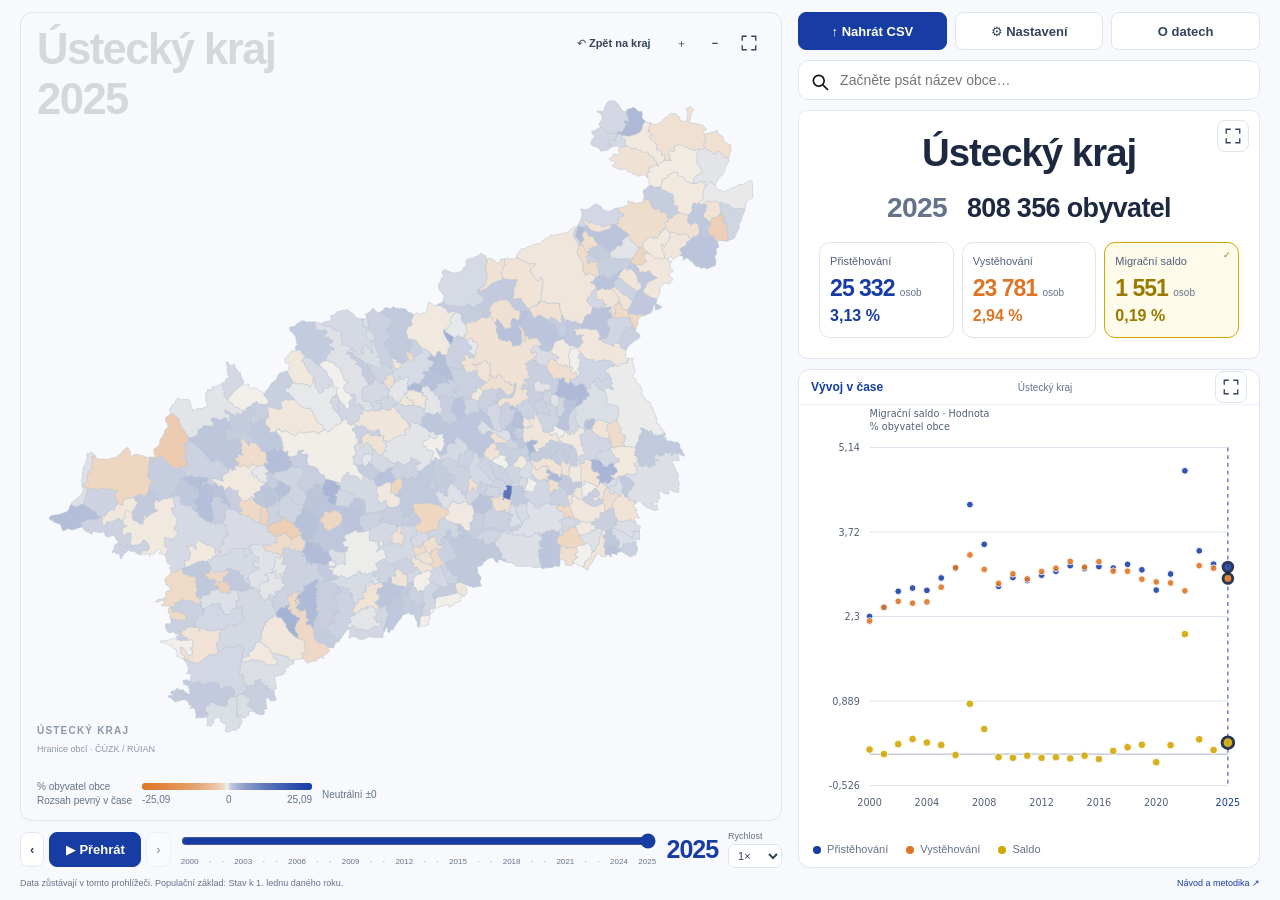
==== index.html @ 0b8e0c9c "Match municipality and year watermark font sizes" ====
<!doctype html>
<html lang="cs"><head><meta charset="utf-8"><meta name="viewport" content="width=device-width,initial-scale=1"><meta name="theme-color" content="#173DA5"><title>Migrační radar · Ústecký kraj</title><link rel="stylesheet" href="radar.css?v=watermark-type-3"><link rel="icon" href="data:,"></head>
<body>

<main>
<div id="notice" role="status" hidden></div><div id="loading" role="status">Načítání dat a hranic obcí…</div>
<div class="radar-layout"><div class="map-column"><section class="panel map-panel" aria-label="Mapa obcí">
<div class="panel-heading"><div class="map-watermark"><span id="map-territory" class="map-territory">Ústecký kraj</span><output id="map-year" class="map-year" for="year" aria-label="Rok mapy">2025</output></div><div class="map-actions"><button id="back-region">↶ Zpět na kraj</button><button id="zoom-in" aria-label="Přiblížit mapu">＋</button><button id="zoom-out" aria-label="Oddálit mapu">−</button></div></div>
<div class="map-stage"><svg id="map" role="group" aria-label="Interaktivní mapa obcí Ústeckého kraje"></svg><div class="map-caption" aria-hidden="true">ÚSTECKÝ KRAJ<br><span>Hranice obcí · ČÚZK / RÚIAN</span></div></div>
<div class="legend-row"><div id="color-legend" class="color-legend"></div></div>
</section>
<section class="timeline" aria-label="Časová osa"><div class="play-controls"><button id="previous" aria-label="Předchozí rok">‹</button><button id="play" class="primary" aria-label="Přehrát časovou osu">▶ Přehrát</button><button id="next" aria-label="Následující rok">›</button></div><div class="year-slider"><label class="sr-only" for="year">Koncový rok B</label><input id="year" type="range" step="1" min="2000" max="2025" value="2025"><div id="year-ticks" class="year-ticks"></div></div><output id="year-label" for="year">—</output><label class="speed-label">Rychlost<select id="speed"><option value="0.5">0,5×</option><option value="1" selected>1×</option><option value="2">2×</option><option value="4">4×</option></select></label></section>
<div id="comparison-bar" class="comparison-bar" hidden><strong>Rozdíl: B minus A</strong><label>Výchozí rok A <select id="base-year"></select></label><span>→</span><label>Koncový rok B <select id="end-year"></select></label><span id="comparison-windows"></span></div>
</div><aside class="side-column" aria-label="Výběr, informace a vývoj obce"><nav class="workspace-actions" aria-label="Nástroje"><button id="import-open" class="primary">↑ Nahrát CSV</button><button id="settings-open" aria-haspopup="dialog">⚙ Nastavení</button><button id="data-open" aria-haspopup="dialog">O datech</button></nav><div class="search map-search"><label class="sr-only" for="town-search">Vyhledat obec</label><svg class="search-icon" viewBox="0 0 24 24" aria-hidden="true"><circle cx="10.5" cy="10.5" r="6.5"></circle><path d="m16 16 5 5"></path></svg><input id="town-search" type="search" placeholder="Začněte psát název obce…" autocomplete="off" aria-controls="search-results"><div id="search-results" class="search-results" hidden></div></div><section class="map-detail overview-panel" id="map-detail" aria-label="Přehled území"><div class="overview-heading"><h1 id="territory-title">Ústecký kraj</h1></div><div class="overview-facts"><span class="eyebrow" id="detail-label"></span><div id="map-population"></div></div><section id="cards" class="cards" aria-label="Příchody, odchody a saldo: počty a podíly obyvatel"></section></section><section class="panel chart-panel" aria-labelledby="time-title"><div class="chart-heading"><h2 id="time-title">Vývoj v čase</h2><span id="chart-territory"></span></div><div id="time-panel"><svg id="time-chart" role="group" aria-label="Bodový časový graf bez spojnic"></svg></div><p id="chart-note" class="chart-note"></p></section>
</aside></div>
<footer><span>Data zůstávají v tomto prohlížeči. <span id="population-note"></span></span><a href="RADAR_README.md">Návod a metodika ↗</a></footer>
</main>
<dialog id="settings-dialog" class="drawer" aria-labelledby="settings-title"><div class="modal-heading"><div><span class="eyebrow">ANALYTICKÉ NASTAVENÍ</span><h2 id="settings-title">Váš pohled na data</h2></div><button data-close="settings-dialog" aria-label="Zavřít nastavení">×</button></div><div class="field"><label for="metric">Metrika</label><select id="metric"><option value="balance">Migrační saldo</option><option value="incoming">Přistěhovalí</option><option value="outgoing">Vystěhovalí</option></select></div><div class="field"><label for="unit">Jednotka mapy a časového grafu</label><select id="unit"><option value="absolute">Absolutní počet</option><option value="rate">Migrace / populace obce (%)</option><option value="share">Podíl na pohybech obcí kraje (%)</option><option value="contribution">Migrace / populace kraje (%)</option><option value="deviation">Odchylka od kraje (procentní body)</option></select></div><div class="field"><label for="mode">Co zobrazit</label><select id="mode"><option value="value">Hodnota</option><option value="yoy">Meziroční změna</option><option value="difference">Rozdíl roků · B minus A</option></select></div><div class="field"><label for="shrinkage">Vyhlazení ke kraji (shrinkage)</label><div class="shrinkage-control"><input id="shrinkage" type="range" min="0" max="5000" step="10" value="500" aria-describedby="shrinkage-help"><input id="shrinkage-number" type="number" min="0" max="5000" step="10" value="500" aria-label="Konstanta shrinkage K" aria-describedby="shrinkage-help"></div><small id="shrinkage-help">Konstanta K v obyvatelích · 0 = bez vyhlazení. Vyšší hodnota více přitahuje malé obce ke krajské míře.</small><small>w = P / (P + K); r* = w × r + (1 − w) × R. Výchozí K = 500. Platí pro populační podíly a odchylku; absolutní počty a podíl na pohybech zůstávají původní.</small></div><div class="field"><label for="window">Časové seskupení (volitelné)</label><select id="window"><option value="1">Jednotlivé roky</option><option value="3">Poslední 3 roky</option><option value="5">Posledních 5 let</option></select><small>Úplná okna končící zvoleným rokem. Původní roční počty v kartách se nemění.</small></div><hr><h3>Barvy mapy</h3><div class="field"><label for="neutral">Neutrální pásmo <span id="neutral-unit"></span></label><input id="neutral" type="number" min="0" step="any" value="0"><small>Není testem statistické významnosti.</small></div><div class="field"><label for="contrast">Kontrast malých rozdílů</label><select id="contrast"><option value="1">Standardní · lineární</option><option value="2">Zvýšený</option><option value="4">Výrazný</option></select><small>Mění pouze intenzitu barev. Hodnoty a polohy bodů zůstávají stejné.</small></div><p class="method-note">Rozsah barev je pevný přes celé období. Přistěhování je modré, vystěhování oranžové. U salda je zisk modrý a úbytek oranžový. Chybějící údaje jsou šrafované.</p><button id="reset-settings">Obnovit výchozí nastavení</button></dialog>
<dialog id="data-dialog" class="modal" aria-labelledby="data-title"><div class="modal-heading"><h2 id="data-title">Data a metodika</h2><button data-close="data-dialog" aria-label="Zavřít informace o datech">×</button></div><div id="data-content"></div></dialog>
<script type="module" src="radar.mjs?v=map-focus-1"></script></body></html>
---- radar.css ----
:root{font-family:Inter,-apple-system,BlinkMacSystemFont,"Segoe UI",sans-serif;color:#1d2940;background:#f7f9fc;font-synthesis:none;--blue:#173da5;--muted:#65738a;--border:#dfe5ee}*{box-sizing:border-box}body{margin:0}button,input,select{font:inherit}button,a,input,select{-webkit-tap-highlight-color:transparent}button{cursor:pointer;border:1px solid var(--border);background:#fff;color:#35445d;padding:9px 13px;border-radius:8px;font-size:13px;font-weight:600}button:hover{background:#eff3fb;border-color:#aebfdf}button:disabled{opacity:.45;cursor:default}button:focus-visible,a:focus-visible,input:focus-visible,select:focus-visible,[tabindex]:focus-visible{outline:3px solid #a2b9f5;outline-offset:3px}.primary{background:var(--blue);border-color:var(--blue);color:#fff}.primary:hover{background:#224dbd;color:#fff}a{color:var(--blue);text-decoration:none}a:hover{text-decoration:underline}.topbar{display:flex;align-items:center;gap:28px;padding:16px max(24px,calc((100vw - 1280px)/2));background:#fff;border-bottom:1px solid var(--border);min-height:77px}.brand{display:flex;align-items:center;gap:10px;color:#1b2d56;white-space:nowrap}.brand:hover{text-decoration:none}.brand strong{font-size:20px;letter-spacing:-.6px}.brand small{display:block;font-size:9px;letter-spacing:2px;color:var(--muted);margin-top:4px}.brand-mark{display:grid;place-items:center;background:var(--blue);color:white;border-radius:10px;width:40px;height:40px;font-size:27px}.search{position:relative;max-width:360px;flex:1;margin-left:auto}.search input{width:100%;border:1px solid var(--border);background:#f7f9fc;border-radius:8px;padding:11px 13px;font-size:13px}.search-results{position:absolute;top:45px;background:white;width:100%;z-index:20;border:1px solid var(--border);padding:5px;border-radius:9px;box-shadow:0 10px 35px #1d294022;max-height:320px;overflow:auto}.search-results button{display:block;width:100%;text-align:left;border:0}.search-results small{color:var(--muted);float:right}nav{display:flex;gap:8px;white-space:nowrap}main{max-width:1328px;margin:0 auto;padding:22px 24px 10px}.workspace-title{display:flex;justify-content:space-between;align-items:center;margin-bottom:18px;gap:20px}.eyebrow{font-size:9px;font-weight:750;letter-spacing:1.8px;color:#748199}h1{font-size:27px;letter-spacing:-.7px;margin:5px 0 0}h2{font-size:15px;margin:0;font-weight:650}h3{font-size:15px}p{line-height:1.55}.dataset-status{font-size:11px;color:var(--muted);display:flex;align-items:center;gap:7px}.status-dot{width:6px;height:6px;background:#29917b;border-radius:50%}.cards{display:grid;grid-template-columns:repeat(3,minmax(0,1fr));gap:14px;margin-bottom:16px}.metric-card{text-align:left;position:relative;border-radius:11px;padding:15px 19px;background:#fff;border:1px solid var(--border);box-shadow:0 2px 3px #25375a03;font-weight:400}.metric-card.active{border:1.5px solid var(--blue);background:#f5f8ff;padding:14.5px 18.5px}.metric-card.active:after{content:'✓';position:absolute;top:13px;right:15px;color:var(--blue)}.card-label{display:block;font-size:12px;color:#52617a}.metric-card strong{display:block;font-size:29px;letter-spacing:-1px;font-weight:650;margin:8px 0 5px;color:#173052}.metric-card.active strong{color:var(--blue)}.metric-card small{font-size:10px;color:var(--muted);display:block}.card-coverage{color:#a35a23!important;margin-top:4px}.panel{background:white;border:1px solid var(--border);border-radius:12px;overflow:hidden;box-shadow:0 3px 12px #1d294003}.panel-heading{padding:16px 20px 0;display:flex;justify-content:space-between;align-items:start;gap:15px}.panel-heading p{font-size:11px;color:var(--muted);margin:6px 0 0}.map-actions{display:flex;gap:5px}.map-actions button{font-size:11px;padding:7px 9px}.map-stage{position:relative;height:310px}.map-stage svg{display:block;width:100%;height:100%;overflow:hidden;touch-action:none}.municipality{transition:fill .12s}.map-caption{position:absolute;bottom:13px;left:20px;font-size:9px;letter-spacing:1.2px;font-weight:650;color:#8d98aa;pointer-events:none;line-height:1.8}.map-caption span{font-size:9px;font-weight:400;letter-spacing:0}.map-detail{position:absolute;right:20px;top:26px;max-width:224px;min-width:190px;padding:13px 14px;background:#ffffffee;border:1px solid #e3e8f1;border-radius:9px;box-shadow:0 4px 18px #21365905;pointer-events:none}.map-detail strong{display:block;font-size:17px;margin:6px 0}.map-detail>span:not(.eyebrow){font-size:13px;color:var(--blue);font-weight:650}.map-detail small{display:block;color:var(--muted);font-size:10px;line-height:1.5;margin:8px 0}.map-detail button{font-size:10px;padding:6px 7px;pointer-events:auto;width:100%}.legend-row{border-top:1px solid #eef1f6;padding:10px 20px;display:flex;align-items:center;gap:20px;font-size:10px;color:var(--muted);flex-wrap:wrap}.color-legend{display:flex;align-items:center;gap:10px}.legend-scale{min-width:225px}.legend-gradient{height:7px;border-radius:3px}.legend-labels{display:flex;justify-content:space-between;margin-top:4px;font-variant-numeric:tabular-nums}.legend-unit{max-width:185px;line-height:1.4}.missing-key{display:flex;align-items:center;gap:6px;white-space:nowrap}.missing-key i{width:14px;height:14px;border:1px solid #bcc5d3;background:repeating-linear-gradient(45deg,#e9edf3,#e9edf3 3px,#aeb9c9 3px,#aeb9c9 4px)}#map-coverage{margin-left:auto;font-size:10px}.timeline{display:flex;align-items:center;gap:18px;padding:17px 0 13px}.play-controls{display:flex;gap:5px}.play-controls button{min-height:35px}.play-controls #play{min-width:108px}.year-slider{flex:1;min-width:100px}.year-slider input{width:100%;accent-color:var(--blue);margin:0}.year-ticks{display:flex;justify-content:space-between;margin-top:4px;font-size:9px;color:var(--muted)}.year-ticks .gap{color:#ab5b28;text-decoration:line-through}#year-label{font-size:25px;font-weight:650;letter-spacing:-1px;color:var(--blue)}.speed-label{display:flex;flex-direction:column;font-size:9px;gap:3px;color:var(--muted)}select,input[type=number]{border:1px solid var(--border);border-radius:7px;padding:8px;background:#fff;color:#34435b}#speed{font-size:11px;padding:4px 5px}.chart-heading{display:flex;justify-content:space-between;align-items:center;padding:0 20px;border-bottom:1px solid #eef1f6}.tabs{display:flex;gap:24px}.tabs button{border:0;border-radius:0;padding:14px 0;background:transparent;color:var(--muted);font-size:12px;border-bottom:2px solid transparent}.tabs button[aria-selected=true]{color:var(--blue);border-bottom-color:var(--blue)}#chart-territory{font-size:11px;color:var(--muted)}#time-chart{width:100%;height:245px;display:block}#scatter-chart{width:100%;height:380px;display:block}.chart-note{font-size:10px;color:var(--muted);padding:0 20px 13px;margin:0;line-height:1.6}.comparison-bar{display:flex;align-items:center;flex-wrap:wrap;gap:15px;padding:12px 16px;background:#edf2ff;border:1px solid #d8e2fb;border-radius:9px;margin-bottom:14px;font-size:12px;color:var(--blue)}.comparison-bar label{display:flex;align-items:center;gap:6px}.comparison-bar select{padding:4px;font-size:12px}#comparison-windows{font-size:10px}footer{display:flex;gap:18px;padding:16px 0;font-size:9px;color:var(--muted);line-height:1.7}footer>span{margin-right:auto;max-width:70%}[hidden]{display:none!important}.sr-only{position:absolute;width:1px;height:1px;padding:0;margin:-1px;overflow:hidden;clip:rect(0,0,0,0);border:0}#notice{padding:10px 14px;margin-bottom:12px;background:#fff8e9;border:1px solid #eddbb1;border-radius:8px;font-size:12px;color:#6e5327}#loading{padding:20px;color:var(--muted)}dialog{border:1px solid var(--border);color:#24324b;padding:24px;border-radius:14px;box-shadow:0 15px 70px #15254333}dialog::backdrop{background:#14213b55;backdrop-filter:blur(2px)}.modal{width:min(760px,calc(100vw - 32px));max-height:88vh;overflow:auto}.modal-heading{display:flex;align-items:center;justify-content:space-between;gap:20px;margin-bottom:20px}.modal-heading h2{font-size:20px}.modal-heading button{font-size:21px;line-height:1;padding:5px 10px}.drawer{position:fixed;inset:0 0 0 auto;margin:0;height:100dvh;max-height:100dvh;width:370px;max-width:94vw;border-radius:0;border-right:0;padding:25px;overflow-y:auto}.drawer h2{margin-top:8px;font-size:21px}.field{display:flex;flex-direction:column;gap:7px;margin:20px 0}.field label{font-size:12px;font-weight:650}.field select,.field input{width:100%;font-size:12px;padding:10px}.field small,.method-note{font-size:11px;color:var(--muted);line-height:1.6}.method-note{background:#f5f7fb;padding:12px;border-radius:8px}hr{border:0;border-top:1px solid var(--border);margin:24px 0}table{width:100%;border-collapse:collapse;font-size:12px;margin:14px 0}th,td{padding:9px 7px;border-bottom:1px solid var(--border);text-align:right}th:first-child,td:first-child{text-align:left}th{color:var(--muted);font-size:11px}dialog p,dialog li{font-size:12px;line-height:1.65}dialog ul{padding-left:20px}.result-box{padding:18px;background:#f1f5ff;border:1px solid #d4dff7;border-radius:9px;margin:16px 0}.result-box strong{display:block;font-size:25px;color:var(--blue);margin-top:5px}.calc-grid{display:grid;grid-template-columns:1fr 1fr;gap:15px}.calc-grid>div{padding:13px;border:1px solid var(--border);border-radius:8px}.calc-grid h3{margin-top:0}.import-dialog{width:min(920px,calc(100vw - 32px));max-height:90vh;overflow:auto}.import-dialog label{font-size:12px}.import-dialog input,.import-dialog select{max-width:100%;padding:8px}.import-dialog select{font-size:12px}.import-dialog table{display:block;overflow-x:auto}.import-dialog .drop-zone{border:2px dashed #b5c6eb;padding:24px;text-align:center;border-radius:10px;background:#f5f8ff}.import-dialog .mapping-grid,.import-dialog .import-options{display:flex;gap:14px;flex-wrap:wrap}.import-dialog .mapping-grid label{display:flex;flex-direction:column;gap:5px;min-width:180px;margin:9px 0}.import-dialog .import-errors{color:#ae322f}.import-dialog .import-warnings{color:#8e5e21}.import-dialog .modal-actions{display:flex;justify-content:flex-end;gap:10px;margin-top:20px}
@media(min-height:850px){.map-stage{height:340px}#time-chart{height:270px}}@media(max-width:1000px){.topbar{gap:15px;padding:14px 20px}.brand strong{font-size:17px}.search{max-width:270px}nav{gap:4px}nav button{padding:9px;font-size:11px}.map-detail{max-width:190px;min-width:165px;right:12px}.map-stage{height:300px}.legend-row{gap:12px}.legend-unit{max-width:140px}}@media(max-width:720px){.topbar{flex-wrap:wrap;padding:13px 16px;gap:13px}.brand{margin-right:auto}.search{order:3;max-width:none;flex-basis:100%}nav button{font-size:10px;padding:8px}.brand-mark{width:32px;height:32px}.brand strong{font-size:16px}.brand small{font-size:8px}main{padding:18px 12px}.workspace-title{align-items:start}.dataset-status{max-width:145px;font-size:9px;line-height:1.6}h1{font-size:22px}.cards{gap:7px}.metric-card,.metric-card.active{padding:11px 9px}.metric-card strong{font-size:23px}.metric-card small{font-size:9px}.card-label{font-size:10px;min-height:26px;max-width:85%}.metric-card.active:after{right:6px;top:9px;font-size:10px}.panel-heading{padding:13px 12px 0;flex-direction:column;gap:8px}.panel-heading h2{font-size:12px}.panel-heading p{font-size:10px}.map-stage{height:360px}.map-detail{top:auto;bottom:8px;right:8px;width:175px;padding:8px}.map-detail strong{font-size:14px}.map-detail small{font-size:9px}.map-caption{left:12px;bottom:10px;font-size:8px}.legend-row{padding:10px 12px;gap:10px}.color-legend{width:100%}.legend-scale{min-width:180px;flex:1}.legend-unit{max-width:110px;font-size:9px}#map-coverage{margin-left:0}.timeline{gap:9px;flex-wrap:wrap}.play-controls button{padding:8px}.play-controls #play{min-width:90px;font-size:11px}#year-label{font-size:22px}.speed-label{margin-left:auto}.year-slider{order:5;flex-basis:100%}.tabs{gap:18px}.tabs button{font-size:10px}.chart-heading{padding:0 12px}.chart-heading>span{display:none}#time-chart{height:260px}#scatter-chart{height:420px}.chart-note{font-size:10px;padding:0 12px 12px}footer{flex-wrap:wrap}footer>span{max-width:100%;width:100%}.calc-grid{grid-template-columns:1fr}dialog{padding:18px}}
@media(prefers-reduced-motion:reduce){*,*:before,*:after{scroll-behavior:auto!important;transition:none!important;animation:none!important}}
/* Import CSV: labels remain readable at every viewport size. */
.import-dialog fieldset{border:1px solid var(--border);border-radius:9px;padding:14px;margin:16px 0}.import-dialog legend{font-size:12px;font-weight:650;padding:0 6px}.import-dialog .import-options>label{display:flex;flex-direction:column;gap:6px;flex:1;min-width:165px}.import-dialog .import-options>label:has(input[type=checkbox]){flex-direction:row;align-items:center}.import-dialog input:not([type=checkbox]),.import-dialog select{border:1px solid var(--border);border-radius:7px;background:white;min-width:0}.import-dialog .drop-zone label{display:flex;flex-direction:column;align-items:center;gap:12px}.import-dialog .drop-zone input{width:min(100%,380px);font-size:12px}.import-dialog .import-options br{display:none}.import-dialog .import-coverage{flex-basis:100%;margin:2px 0;color:var(--muted)}.import-dialog [data-template]{margin-top:10px}.import-dialog [data-report]{padding:12px 0;font-size:12px;line-height:1.6;overflow-wrap:anywhere}.import-dialog [data-categories] label{display:inline-flex;gap:8px;align-items:center;margin:5px 0}.import-dialog [data-preview]{margin-top:12px}.import-dialog [data-preview] table{margin:0}.import-dialog .mapping-grid label{flex:1;min-width:180px}.import-dialog .modal-heading form{margin:0}.import-dialog [data-confirm]{margin:0 6px 0 0}@media(max-width:550px){.import-dialog .mapping-grid label{min-width:100%;margin:4px 0}.import-dialog .import-options>label{min-width:100%}.import-dialog .drop-zone{padding:16px}.import-dialog [data-categories] label{display:flex;align-items:start;flex-direction:column}.import-dialog .modal-actions button{width:100%}}
/* Kompaktní pracovní plocha pro notebook; graf zůstává dosažitelný pod časem. */
@media(min-width:721px) and (max-height:850px){.topbar{min-height:60px;padding-top:10px;padding-bottom:10px}.brand-mark{width:34px;height:34px}.brand strong{font-size:18px}main{padding-top:14px}.workspace-title{margin-bottom:12px}.workspace-title h1{font-size:23px;margin-top:3px}.metric-card,.metric-card.active{padding:10px 16px}.metric-card strong{font-size:25px;margin:5px 0 3px}.metric-card small{font-size:9px}.cards{margin-bottom:12px;gap:12px}.panel-heading{padding-top:12px}.panel-heading p{margin-top:4px}.map-stage{height:220px}.map-detail{top:16px;padding:10px 12px}.map-detail strong{font-size:15px}.legend-row{padding-top:7px;padding-bottom:7px}.timeline{padding-top:12px;padding-bottom:10px}.tabs button{padding-top:11px;padding-bottom:11px}#time-chart{height:180px}.chart-note{padding-bottom:10px}}
@media(max-width:720px){.map-stage{height:auto}.map-stage svg{height:300px}.map-detail{position:static;width:auto;max-width:none;min-width:0;margin:0 12px 12px;padding:11px 13px;display:grid;grid-template-columns:1fr auto;gap:4px 10px;align-items:center}.map-detail .eyebrow{grid-column:1/-1}.map-detail strong{margin:0}.map-detail small{margin:0;grid-column:1}.map-detail button{width:auto;grid-column:2;grid-row:3}.map-caption{display:none}}
.calc-grid>div:only-child{grid-column:1/-1}
.municipality{cursor:pointer}

.shrinkage-control{display:flex;align-items:center;gap:12px}.shrinkage-control input[type=range]{flex:1;min-width:0;width:100%;accent-color:var(--blue)}.shrinkage-control input[type=number]{width:90px;flex:none}

.map-detail{max-width:260px;min-width:230px;top:10px;padding:10px 12px}.map-detail strong{margin:3px 0}.map-detail small{font-size:9px;line-height:1.35;margin:6px 0}#map-population dl{margin:8px 0 0;font-size:11px}#map-population dl>div{display:flex;justify-content:space-between;gap:12px;padding:3px 0}#map-population dt{color:var(--muted)}#map-population dd{margin:0;font-weight:650;font-variant-numeric:tabular-nums;white-space:nowrap}#map-population dl>div:last-child{border-top:1px solid var(--border);margin-top:3px;padding-top:5px}@media(max-width:720px){.map-detail{max-width:none;min-width:0}.map-detail #map-population{grid-column:1/-1}.map-detail small{grid-column:1/-1}.map-detail button{grid-column:1/-1;grid-row:auto}}

@media(min-width:721px){.map-stage{min-height:260px}}

.metric-card[data-metric=incoming] strong,.metric-card[data-metric=incoming].active:after{color:#173da5}.metric-card[data-metric=outgoing] strong,.metric-card[data-metric=outgoing].active:after{color:#de7524}.metric-card[data-metric=balance] strong,.metric-card[data-metric=balance].active:after{color:#7c3aad}.metric-card[data-metric=outgoing].active{border-color:#de7524;background:#fff8f2}.metric-card[data-metric=balance].active{border-color:#7c3aad;background:#faf5ff}

.topbar nav{margin-left:auto}.map-search{display:block;width:100%;max-width:none;margin:0 0 14px;flex:none}.map-search input{background:#fff;font-size:15px;padding:14px 16px;border-radius:10px}.map-search .search-results{top:calc(100% + 4px);box-sizing:border-box}@media(max-width:720px){.topbar nav{margin-left:0}.map-search{max-width:none;margin-bottom:12px}}

.chart-heading h2{padding:12px 0;font-size:12px;color:#173da5}@media(max-width:720px){.chart-heading h2{font-size:11px}}
/* Presentation layout */
@media(min-width:1000px){
.topbar{min-height:60px;padding:10px 20px}.brand-mark{width:34px;height:34px}.brand strong{font-size:18px}main{max-width:none;padding:12px 20px 0}.workspace-title{margin-bottom:10px}.workspace-title h1{font-size:23px;margin-top:2px}.workspace-title .eyebrow{font-size:8px}
.radar-layout{display:grid;grid-template-columns:minmax(0,1.65fr) minmax(390px,1fr);gap:16px;min-height:600px;height:calc(100dvh - 155px)}
.map-column{display:flex;flex-direction:column;min-width:0;min-height:0}.map-panel{display:flex;flex-direction:column;flex:1;min-height:0}.map-panel .panel-heading{padding:14px 16px 8px}.map-panel h2{font-size:13px;line-height:1.4}.map-actions{flex-shrink:0}.map-stage{height:auto;min-height:0;flex:1}.map-stage svg{height:100%;width:100%}.map-caption{font-size:10px}.legend-row{padding:10px 14px;gap:10px}.legend-scale{min-width:170px}.legend-unit{max-width:140px}.timeline{padding:10px 0 0;gap:10px}.timeline .year-slider{min-width:80px}.timeline .year-ticks{font-size:8px}.play-controls #play{min-width:92px}.play-controls button{padding:7px 9px}
.side-column{display:flex;flex-direction:column;gap:10px;min-width:0;min-height:0}.side-column .cards{gap:7px;margin:0}.side-column .metric-card,.side-column .metric-card.active{padding:9px 10px}.side-column .metric-card strong{font-size:24px;margin:5px 0 3px}.side-column .card-label{font-size:11px}.side-column .metric-card small{font-size:9px}.side-column .metric-card.active:after{top:7px;right:7px}.side-column .map-search{margin:0}.side-column .map-search input{padding:11px 13px;font-size:14px}
.side-column .map-detail{position:static;max-width:none;min-width:0;margin:0;padding:12px 14px;display:grid;grid-template-columns:1fr auto;gap:4px 12px;align-items:center;background:#fff;box-shadow:none}.side-column .map-detail .eyebrow{grid-column:1/-1}.side-column .map-detail strong{font-size:19px;margin:0}.side-column #map-value{font-size:12px;text-align:right}.side-column #map-population{grid-column:1/-1}.side-column #map-population dl{display:grid;grid-template-columns:1fr 1fr 1fr;gap:10px;margin:4px 0}.side-column #map-population dl>div{display:block;padding:0}.side-column #map-population dt{font-size:10px;margin-bottom:4px}.side-column #map-population dd{font-size:14px}.side-column #map-population dl>div:last-child{border:0;margin:0;padding:0}.side-column .map-detail small{grid-column:1;font-size:9px;margin:2px 0}.side-column .map-detail button{grid-column:2;width:auto;font-size:9px;padding:6px}
.side-column .chart-panel{flex:1;min-height:225px;display:flex;flex-direction:column}.side-column .chart-heading{padding:0 12px;flex-shrink:0}.side-column .chart-heading h2{padding:10px 0}.side-column #time-panel{flex:1;min-height:140px}.side-column #time-chart{height:100%;min-height:140px}.side-column .chart-note{font-size:9px;padding:0 12px 9px;margin-top:0;line-height:1.35}.side-column #chart-territory{font-size:10px}.comparison-bar{margin:6px 0 0;padding:6px;font-size:10px}footer{padding:8px 0;font-size:9px}
}
@media(max-width:999px){
.radar-layout,.map-column,.side-column{display:contents}.radar-layout .map-panel{margin-bottom:0}.map-stage{height:440px}.map-stage svg{height:100%}.side-column .cards{margin-top:14px}.side-column .map-detail{position:static;max-width:none;min-width:0;margin:0 0 12px;padding:14px}.side-column .chart-panel{margin-top:12px}.side-column .map-search{margin-bottom:12px}
}
@media(max-width:720px){.map-stage{height:390px;min-height:0}.map-stage svg{height:100%}.side-column .map-detail{display:grid}.side-column .map-detail #map-value{text-align:right}}
@media(min-width:1000px){.radar-layout{height:calc(100dvh - 160px)}}
@media(max-width:999px){.radar-layout{display:flex;flex-direction:column}.map-column,.side-column{display:contents}.side-column .cards{order:1;margin-top:0}.side-column .map-search{order:2}.map-panel{order:3}.timeline{order:4}.comparison-bar{order:5}.side-column .map-detail{order:6}.side-column .chart-panel{order:7}}

.map-search .search-icon{position:absolute;left:12px;top:22px;transform:translateY(-50%);width:20px;height:20px;fill:none;stroke:#111;stroke-width:2;stroke-linecap:round;pointer-events:none}.side-column .map-search input,.map-search input{padding-left:41px}@media(max-width:999px){.side-column .map-search{order:0}}

/* Individual presentation panels: keep the existing nodes and selection. */
.panel-fullscreen-toggle{display:inline-flex;align-items:center;justify-content:center;flex:none;width:32px!important;height:32px;padding:6px!important;pointer-events:auto}
.panel-fullscreen-toggle svg{display:block;width:18px;height:18px}
.side-column #map-detail{position:relative;inset:auto;padding-right:52px}
#map-detail>.panel-fullscreen-toggle{position:absolute;right:10px;top:9px}
.chart-heading .panel-fullscreen-toggle{margin-left:8px}
body.panel-fullscreen-open{overflow:hidden}
.panel-expanded.panel-expanded{position:fixed!important;inset:0!important;z-index:1000;width:100vw!important;height:100dvh!important;max-width:none!important;max-height:none!important;margin:0!important;border:0;border-radius:0;background:#fff;display:flex!important;flex-direction:column;min-height:0;overflow:auto;pointer-events:auto}
.panel-expanded .panel-heading,.panel-expanded .chart-heading{flex-shrink:0;padding:16px 20px;gap:12px}
.panel-expanded .map-stage{flex:1;min-height:0;height:auto}
.panel-expanded .map-stage svg{height:100%}
.panel-expanded #time-panel{flex:1;min-height:180px}
.panel-expanded #time-chart{height:100%;width:100%}
.panel-expanded .chart-note{padding:12px 20px;font-size:12px}
#map-detail.panel-expanded{justify-content:center;padding:clamp(24px,6vw,100px)!important;gap:24px}
#map-detail.panel-expanded #map-town{font-size:clamp(32px,5vw,72px)}
#map-detail.panel-expanded #map-value{font-size:clamp(24px,3vw,44px);text-align:left}
#map-detail.panel-expanded #map-population dl{display:flex;flex-wrap:wrap;gap:32px}
#map-detail.panel-expanded #map-population dt{font-size:16px}
#map-detail.panel-expanded #map-population dd{font-size:clamp(24px,3vw,44px)}
#map-detail.panel-expanded small{font-size:16px;max-width:850px}
#map-detail.panel-expanded #explain-open{align-self:flex-start;width:auto;font-size:14px}
@media(max-width:600px){.panel-expanded .panel-heading{flex-wrap:wrap}.panel-expanded .map-actions{margin-left:auto}}

.map-column.panel-expanded{padding:12px;gap:0}
.map-column.panel-expanded>.map-panel{display:flex;flex-direction:column;flex:1;min-height:0;margin:0}
.map-column.panel-expanded>.timeline{display:flex;flex-shrink:0;padding:12px 4px 0}
.map-column.panel-expanded>.comparison-bar{flex-shrink:0}

/* Unified territory overview with three selectable migration metrics. */
.side-column #map-detail.overview-panel{display:flex;flex-direction:column;align-items:stretch;gap:12px;padding:16px;pointer-events:auto}
.overview-heading{padding-right:38px}.overview-heading h1{font-size:26px;margin:4px 0 0}
.overview-panel .population-primary{font-size:21px;font-weight:650}
.side-column .overview-panel #map-population small{font-size:11px;margin:4px 0 0;color:var(--muted)}
.side-column .overview-panel .cards{gap:8px;margin:0;order:0}
.side-column .overview-panel .metric-card,.side-column .overview-panel .metric-card.active{padding:12px 10px;min-width:0}
.side-column .overview-panel .card-label{font-size:11px;padding-right:10px}
.side-column .overview-panel .metric-card strong{font-size:23px;margin:8px 0 5px;white-space:nowrap}
.count-unit{font-size:10px;font-weight:400;letter-spacing:0;color:var(--muted)}
.card-percent{font-size:16px;font-weight:650}
.metric-card[data-metric=balance] strong,.metric-card[data-metric=balance] .card-percent{color:#997900!important}
.metric-card[data-metric=balance].active{border-color:#d3a600;background:#fffbea}
.metric-card[data-metric=balance].active:after{color:#997900}
.card-percent{color:inherit}.metric-card[data-metric=incoming] .card-percent{color:#173da5}.metric-card[data-metric=outgoing] .card-percent{color:#de7524}
.side-column .overview-panel #explain-open{align-self:flex-start;font-size:10px}
.chart-note{display:flex;flex-wrap:wrap;gap:8px 18px}.chart-key{display:inline-flex;align-items:center;gap:6px}.chart-key i{width:8px;height:8px;border-radius:50%;display:inline-block}
.side-column .chart-note{font-size:11px;padding:10px 14px}
#map-detail.overview-panel.panel-expanded{align-items:stretch;max-width:none}
#map-detail.panel-expanded .overview-heading h1{font-size:clamp(32px,5vw,64px)}
#map-detail.panel-expanded .population-primary{font-size:clamp(24px,3vw,40px)}
#map-detail.panel-expanded .metric-card{padding:24px}
#map-detail.panel-expanded .metric-card strong{font-size:clamp(24px,4vw,56px)}
#map-detail.panel-expanded .card-percent{font-size:clamp(20px,3vw,36px)}
#map-detail.panel-expanded .card-label{font-size:clamp(12px,2vw,20px)}
@media(min-width:1000px){.radar-layout{height:calc(100dvh - 105px)}}
@media(max-width:600px){.side-column .overview-panel .metric-card strong{font-size:18px}.side-column .overview-panel .count-unit{display:block}.side-column .overview-panel .card-label{font-size:10px}.overview-panel .cards{grid-template-columns:repeat(3,minmax(0,1fr))}}

.side-column .overview-panel .metric-card{grid-column:auto;grid-row:auto}

/* Give territory, year and population the full summary header. */
.side-column .overview-panel .overview-heading{display:flex;flex-direction:column;gap:10px;padding-right:38px}
.side-column .overview-panel .overview-heading h1{order:-1;font-size:clamp(30px,3vw,46px);line-height:1.12;letter-spacing:-1px;margin:0;overflow-wrap:anywhere}
.side-column .overview-panel #detail-label{font-size:clamp(28px,2.8vw,40px);line-height:1.1;font-weight:650;letter-spacing:-.7px;color:#65738a}
.side-column .overview-panel .population-primary{font-size:clamp(27px,2.6vw,38px);line-height:1.2;letter-spacing:-.6px}
.side-column #map-detail.overview-panel{gap:18px;padding:20px}
#map-detail.panel-expanded .overview-heading h1{font-size:clamp(36px,5vw,72px)}
#map-detail.panel-expanded #detail-label,#map-detail.panel-expanded .population-primary{font-size:clamp(30px,4vw,56px)}

.side-column .overview-panel .overview-heading{padding:0 24px;text-align:center}
.overview-facts{display:flex;align-items:baseline;justify-content:center;gap:20px;flex-wrap:wrap}
.side-column .overview-panel .overview-facts #detail-label{font-size:clamp(24px,2.2vw,32px);flex-shrink:0}
.side-column .overview-panel .overview-facts .population-primary{font-size:clamp(22px,2.1vw,30px);white-space:nowrap}
#map-detail.panel-expanded .overview-facts{gap:48px}
#map-detail.panel-expanded .overview-facts #detail-label,#map-detail.panel-expanded .overview-facts .population-primary{font-size:clamp(28px,4vw,56px)}
@media(max-width:480px){.overview-facts{gap:12px}.side-column .overview-panel .overview-facts #detail-label{font-size:23px}.side-column .overview-panel .overview-facts .population-primary{font-size:21px}}

/* Let the map occupy its whole panel, with transparent overlay controls. */
.workspace-actions{display:grid;grid-template-columns:repeat(3,minmax(0,1fr));gap:8px;width:100%;flex-shrink:0}
.workspace-actions button{width:100%;min-height:38px;padding:9px 6px}
.map-panel{position:relative;background:transparent;isolation:isolate}
.map-panel .map-stage{position:absolute;inset:0;width:100%;height:100%;min-height:0}
.map-panel .map-stage svg{width:100%;height:100%}
.map-panel .panel-heading,.panel-expanded .map-panel .panel-heading{position:absolute;inset:14px 16px auto;z-index:2;display:flex;align-items:flex-start;justify-content:space-between;gap:16px;padding:0;background:transparent;pointer-events:none}
.map-year{font-size:clamp(64px,8vw,112px);font-weight:750;letter-spacing:-5px;line-height:.95;color:rgb(29 41 64 / 16%);pointer-events:none;user-select:none}
.map-actions{pointer-events:auto}
.map-panel .map-actions button{background:transparent;border-color:transparent;box-shadow:none;color:#35445d}
.map-panel .map-actions button:hover{background:rgb(23 61 165 / 7%);border-color:rgb(23 61 165 / 15%)}
.map-panel .legend-row{position:absolute;inset:auto 0 0;z-index:2;padding:12px 16px;border:0;background:transparent;pointer-events:none}
.map-panel .map-caption{bottom:62px;left:16px}
@media(min-width:1000px){main{padding-top:12px}.radar-layout{height:calc(100dvh - 44px)}}
@media(max-width:999px){.workspace-actions{order:-1;margin-bottom:10px}.map-panel{height:480px;flex:none}.map-panel .map-stage{height:100%}}
@media(max-width:600px){.map-panel{height:430px}.map-panel .panel-heading,.panel-expanded .map-panel .panel-heading{inset:12px 10px auto;gap:8px;flex-wrap:nowrap}.map-year{font-size:64px;letter-spacing:-3px}.map-panel .map-actions{gap:0;margin:0}.map-panel .map-actions button{padding:6px;font-size:10px}.map-panel .legend-row{padding:10px}.map-panel .color-legend{gap:7px;flex-wrap:wrap}.map-panel .legend-scale{min-width:140px}.workspace-actions button{font-size:12px}}
.map-column.panel-expanded>.map-panel{height:auto}

.map-watermark{display:flex;flex-direction:column;gap:4px;flex:1;min-width:0;color:rgb(29 41 64 / 16%);font-weight:750;pointer-events:none;user-select:none}
.map-territory{font-size:clamp(28px,3.4vw,48px);line-height:1.05;letter-spacing:-1.5px;overflow-wrap:anywhere}
.map-watermark .map-year{font-size:clamp(46px,5vw,72px);letter-spacing:-3px;color:inherit}
@media(max-width:600px){.map-territory{font-size:24px;letter-spacing:-.7px}.map-watermark .map-year{font-size:44px}}

/* SVG focus must follow the municipality shape, never its rectangular bounds. */
#map,#map:focus,#map:focus-visible,#map .municipality,#map .municipality:focus,#map .municipality:focus-visible{outline:none}
#map .municipality:focus-visible{stroke:#173da5;stroke-width:2.5;stroke-linejoin:round}

.map-watermark .map-territory,.map-watermark .map-year{font-size:clamp(28px,3.4vw,48px);line-height:1.05;letter-spacing:-1.5px}
@media(max-width:600px){.map-watermark .map-territory,.map-watermark .map-year{font-size:24px;letter-spacing:-.7px}}
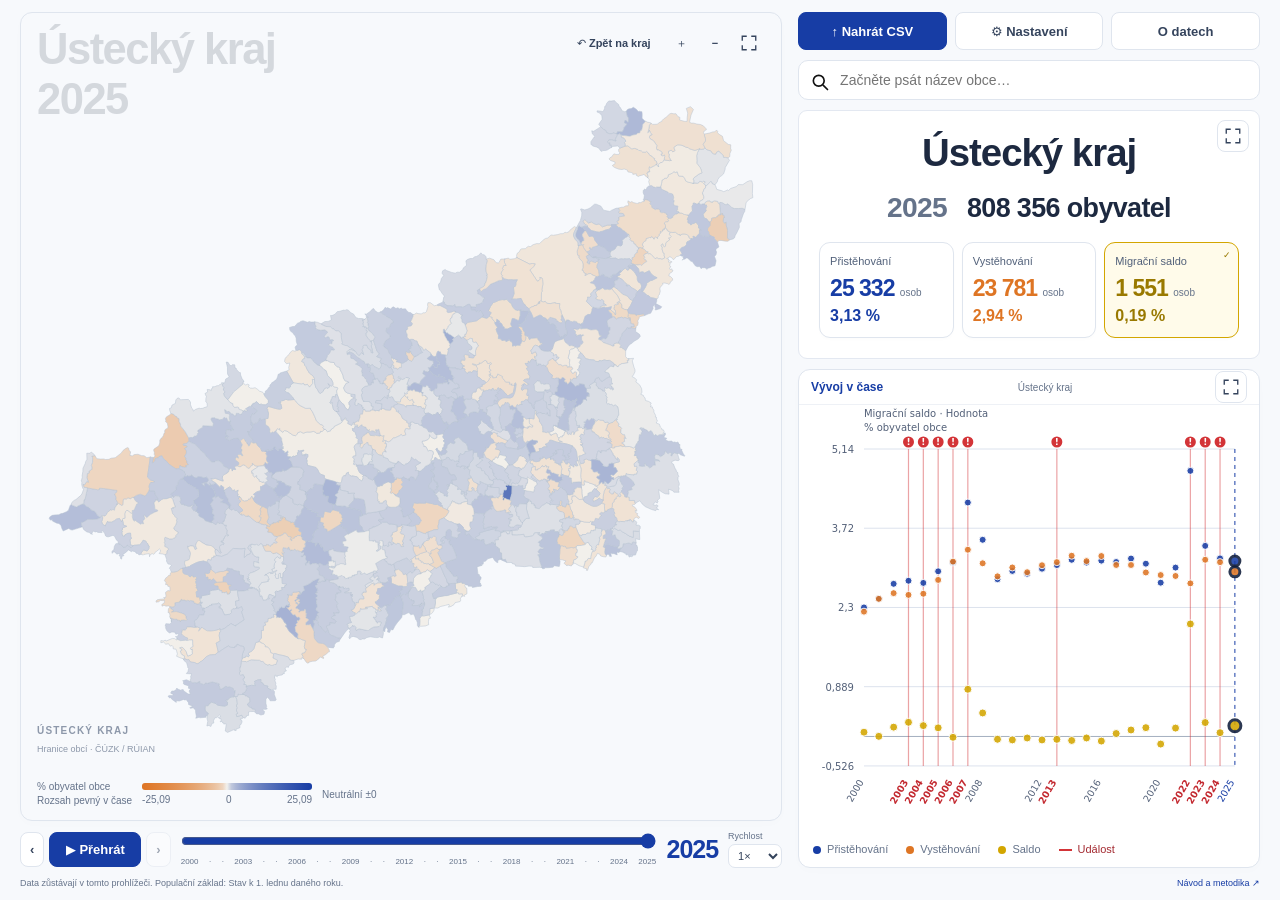
==== commit 83133633: "Mark event years and warnings in the time chart" ====
--- a/index.html
+++ b/index.html
@@ -1,5 +1,5 @@
 <!doctype html>
-<html lang="cs"><head><meta charset="utf-8"><meta name="viewport" content="width=device-width,initial-scale=1"><meta name="theme-color" content="#173DA5"><title>Migrační radar · Ústecký kraj</title><link rel="stylesheet" href="radar.css?v=watermark-type-3"><link rel="icon" href="data:,"></head>
+<html lang="cs"><head><meta charset="utf-8"><meta name="viewport" content="width=device-width,initial-scale=1"><meta name="theme-color" content="#173DA5"><title>Migrační radar · Ústecký kraj</title><link rel="stylesheet" href="radar.css?v=chart-events-1"><link rel="icon" href="data:,"></head>
 <body>
 
 <main>
@@ -11,10 +11,11 @@
 </section>
 <section class="timeline" aria-label="Časová osa"><div class="play-controls"><button id="previous" aria-label="Předchozí rok">‹</button><button id="play" class="primary" aria-label="Přehrát časovou osu">▶ Přehrát</button><button id="next" aria-label="Následující rok">›</button></div><div class="year-slider"><label class="sr-only" for="year">Koncový rok B</label><input id="year" type="range" step="1" min="2000" max="2025" value="2025"><div id="year-ticks" class="year-ticks"></div></div><output id="year-label" for="year">—</output><label class="speed-label">Rychlost<select id="speed"><option value="0.5">0,5×</option><option value="1" selected>1×</option><option value="2">2×</option><option value="4">4×</option></select></label></section>
 <div id="comparison-bar" class="comparison-bar" hidden><strong>Rozdíl: B minus A</strong><label>Výchozí rok A <select id="base-year"></select></label><span>→</span><label>Koncový rok B <select id="end-year"></select></label><span id="comparison-windows"></span></div>
-</div><aside class="side-column" aria-label="Výběr, informace a vývoj obce"><nav class="workspace-actions" aria-label="Nástroje"><button id="import-open" class="primary">↑ Nahrát CSV</button><button id="settings-open" aria-haspopup="dialog">⚙ Nastavení</button><button id="data-open" aria-haspopup="dialog">O datech</button></nav><div class="search map-search"><label class="sr-only" for="town-search">Vyhledat obec</label><svg class="search-icon" viewBox="0 0 24 24" aria-hidden="true"><circle cx="10.5" cy="10.5" r="6.5"></circle><path d="m16 16 5 5"></path></svg><input id="town-search" type="search" placeholder="Začněte psát název obce…" autocomplete="off" aria-controls="search-results"><div id="search-results" class="search-results" hidden></div></div><section class="map-detail overview-panel" id="map-detail" aria-label="Přehled území"><div class="overview-heading"><h1 id="territory-title">Ústecký kraj</h1></div><div class="overview-facts"><span class="eyebrow" id="detail-label"></span><div id="map-population"></div></div><section id="cards" class="cards" aria-label="Příchody, odchody a saldo: počty a podíly obyvatel"></section></section><section class="panel chart-panel" aria-labelledby="time-title"><div class="chart-heading"><h2 id="time-title">Vývoj v čase</h2><span id="chart-territory"></span></div><div id="time-panel"><svg id="time-chart" role="group" aria-label="Bodový časový graf bez spojnic"></svg></div><p id="chart-note" class="chart-note"></p></section>
+<section id="map-events" class="map-events" aria-label="Události vybraného roku" aria-live="polite" aria-atomic="true" hidden></section>
+</div><aside class="side-column" aria-label="Výběr, informace a vývoj obce"><nav class="workspace-actions" aria-label="Nástroje"><button id="import-open" class="primary">↑ Nahrát CSV</button><button id="settings-open" aria-haspopup="dialog">⚙ Nastavení</button><button id="data-open" aria-haspopup="dialog">O datech</button></nav><div class="search map-search"><label class="sr-only" for="town-search">Vyhledat obec</label><svg class="search-icon" viewBox="0 0 24 24" aria-hidden="true"><circle cx="10.5" cy="10.5" r="6.5"></circle><path d="m16 16 5 5"></path></svg><input id="town-search" type="search" placeholder="Začněte psát název obce…" autocomplete="off" aria-controls="search-results"><div id="search-results" class="search-results" hidden></div></div><section class="map-detail overview-panel" id="map-detail" aria-label="Přehled území"><div class="overview-heading"><h1 id="territory-title">Ústecký kraj</h1></div><div class="overview-facts"><span class="eyebrow" id="detail-label"></span><div id="map-population"></div></div><section id="cards" class="cards" aria-label="Příchody, odchody a saldo: počty a podíly obyvatel"></section></section><section class="panel chart-panel" aria-labelledby="time-title"><div class="chart-heading"><h2 id="time-title">Vývoj v čase</h2><span id="chart-territory"></span></div><div id="time-panel"><svg id="time-chart" role="group" aria-label="Bodový časový graf bez spojnic"></svg></div><p id="chart-note" class="chart-note"></p><div id="chart-event-notice" class="chart-event-notice" aria-live="polite" hidden></div></section>
 </aside></div>
 <footer><span>Data zůstávají v tomto prohlížeči. <span id="population-note"></span></span><a href="RADAR_README.md">Návod a metodika ↗</a></footer>
 </main>
 <dialog id="settings-dialog" class="drawer" aria-labelledby="settings-title"><div class="modal-heading"><div><span class="eyebrow">ANALYTICKÉ NASTAVENÍ</span><h2 id="settings-title">Váš pohled na data</h2></div><button data-close="settings-dialog" aria-label="Zavřít nastavení">×</button></div><div class="field"><label for="metric">Metrika</label><select id="metric"><option value="balance">Migrační saldo</option><option value="incoming">Přistěhovalí</option><option value="outgoing">Vystěhovalí</option></select></div><div class="field"><label for="unit">Jednotka mapy a časového grafu</label><select id="unit"><option value="absolute">Absolutní počet</option><option value="rate">Migrace / populace obce (%)</option><option value="share">Podíl na pohybech obcí kraje (%)</option><option value="contribution">Migrace / populace kraje (%)</option><option value="deviation">Odchylka od kraje (procentní body)</option></select></div><div class="field"><label for="mode">Co zobrazit</label><select id="mode"><option value="value">Hodnota</option><option value="yoy">Meziroční změna</option><option value="difference">Rozdíl roků · B minus A</option></select></div><div class="field"><label for="shrinkage">Vyhlazení ke kraji (shrinkage)</label><div class="shrinkage-control"><input id="shrinkage" type="range" min="0" max="5000" step="10" value="500" aria-describedby="shrinkage-help"><input id="shrinkage-number" type="number" min="0" max="5000" step="10" value="500" aria-label="Konstanta shrinkage K" aria-describedby="shrinkage-help"></div><small id="shrinkage-help">Konstanta K v obyvatelích · 0 = bez vyhlazení. Vyšší hodnota více přitahuje malé obce ke krajské míře.</small><small>w = P / (P + K); r* = w × r + (1 − w) × R. Výchozí K = 500. Platí pro populační podíly a odchylku; absolutní počty a podíl na pohybech zůstávají původní.</small></div><div class="field"><label for="window">Časové seskupení (volitelné)</label><select id="window"><option value="1">Jednotlivé roky</option><option value="3">Poslední 3 roky</option><option value="5">Posledních 5 let</option></select><small>Úplná okna končící zvoleným rokem. Původní roční počty v kartách se nemění.</small></div><hr><h3>Barvy mapy</h3><div class="field"><label for="neutral">Neutrální pásmo <span id="neutral-unit"></span></label><input id="neutral" type="number" min="0" step="any" value="0"><small>Není testem statistické významnosti.</small></div><div class="field"><label for="contrast">Kontrast malých rozdílů</label><select id="contrast"><option value="1">Standardní · lineární</option><option value="2">Zvýšený</option><option value="4">Výrazný</option></select><small>Mění pouze intenzitu barev. Hodnoty a polohy bodů zůstávají stejné.</small></div><p class="method-note">Rozsah barev je pevný přes celé období. Přistěhování je modré, vystěhování oranžové. U salda je zisk modrý a úbytek oranžový. Chybějící údaje jsou šrafované.</p><button id="reset-settings">Obnovit výchozí nastavení</button></dialog>
 <dialog id="data-dialog" class="modal" aria-labelledby="data-title"><div class="modal-heading"><h2 id="data-title">Data a metodika</h2><button data-close="data-dialog" aria-label="Zavřít informace o datech">×</button></div><div id="data-content"></div></dialog>
-<script type="module" src="radar.mjs?v=map-focus-1"></script></body></html>
+<script type="module" src="radar.mjs?v=chart-events-1"></script></body></html>
--- a/radar.css
+++ b/radar.css
@@ -143,3 +143,27 @@
 
 .map-watermark .map-territory,.map-watermark .map-year{font-size:clamp(28px,3.4vw,48px);line-height:1.05;letter-spacing:-1.5px}
 @media(max-width:600px){.map-watermark .map-territory,.map-watermark .map-year{font-size:24px;letter-spacing:-.7px}}
+
+/* Historical annotations sit below the map, separate from migration colours. */
+.map-events{align-self:flex-end;width:min(100%,560px);flex-shrink:0;margin-top:10px;padding:11px 14px;border:1.5px solid #d33438;border-radius:10px;background:#fff8f7;color:#8e2529;max-height:180px;overflow:auto}
+.map-event{display:grid;grid-template-columns:105px minmax(0,1fr);gap:14px;align-items:start}
+.map-event+.map-event{border-top:1px solid #efcecc;margin-top:9px;padding-top:9px}
+.event-meta{display:flex;flex-direction:column;gap:3px;font-size:12px;line-height:1.4;font-weight:650}
+.event-meta time{font-size:20px;line-height:1.1;font-variant-numeric:tabular-nums}
+.event-description h3{font-size:13px;line-height:1.35;margin:0 0 3px}
+.event-description p{font-size:12px;line-height:1.4;margin:0;color:#6e3e40}
+.map-event-outlines{pointer-events:none}
+@media(max-width:999px){.map-events{order:5;margin-bottom:10px}}
+@media(max-width:600px){.map-events{width:100%;max-height:none;padding:10px 12px}.map-event{grid-template-columns:85px minmax(0,1fr);gap:10px}}
+.map-column.panel-expanded>.map-events{order:initial;max-height:30dvh}
+
+.chart-event-marker,.chart-year-tick{cursor:pointer}
+.chart-event-marker:hover .chart-event-line,.chart-event-marker:focus-visible .chart-event-line{stroke-width:2.5;opacity:1}
+.chart-event-marker:focus-visible,.chart-year-tick:focus-visible{outline:none}
+.chart-event-marker:focus-visible circle{stroke:#8e2529;stroke-width:2}
+.chart-year-tick:focus-visible text{text-decoration:underline}
+.chart-key.event-key{color:#a32930}
+.chart-key.event-key i{width:13px;height:0;border-top:2px solid #d33438;border-radius:0}
+.chart-event-notice{margin:0 12px 9px;padding:7px 9px;border-left:3px solid #d33438;background:#fff8f7;color:#8e2529;font-size:11px;line-height:1.4;flex-shrink:0}
+.chart-event-notice strong{font-weight:650;margin-right:5px}
+.chart-panel.panel-expanded .chart-event-notice{margin:0 20px 14px;font-size:13px}
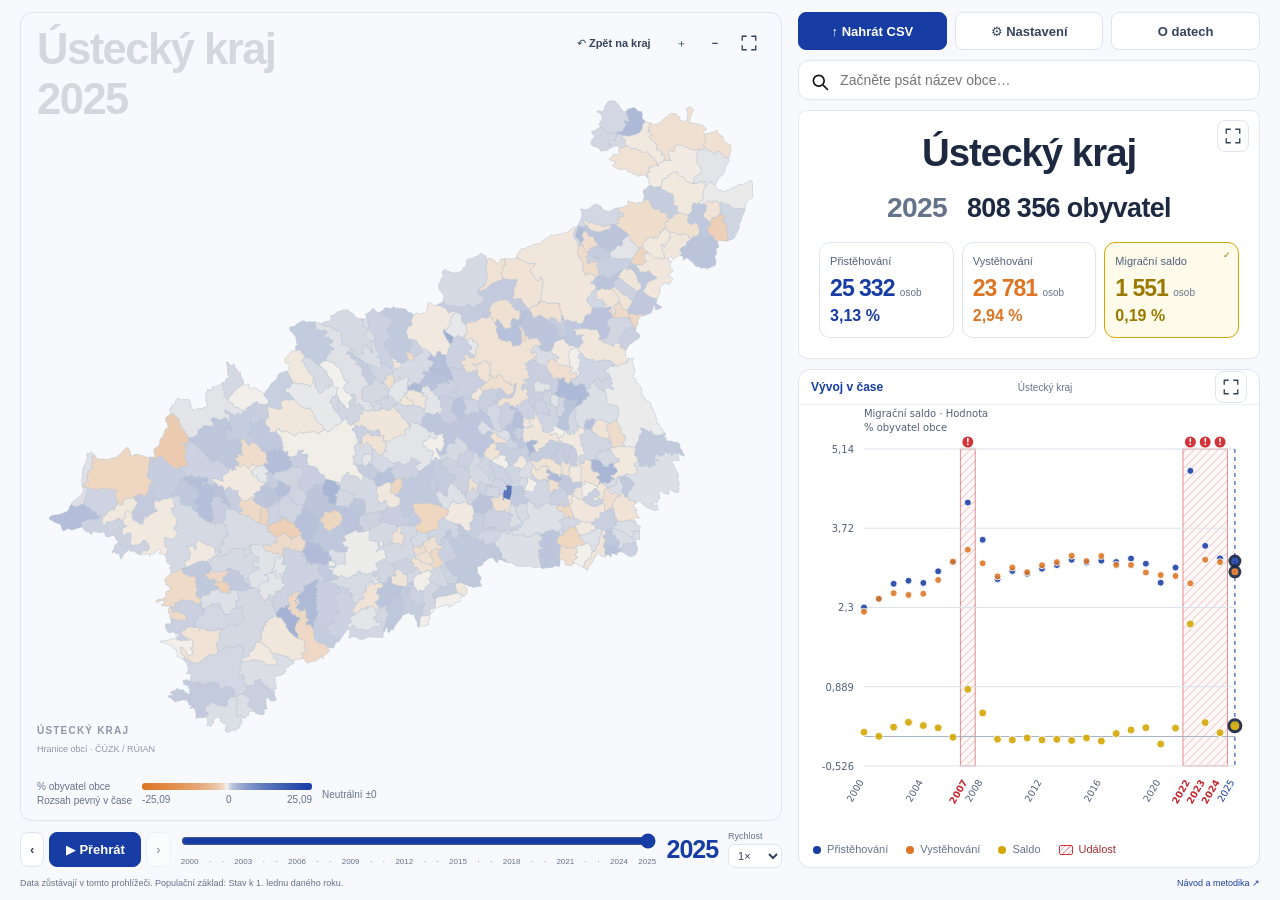
==== commit 2d18062b: "Show relevant event periods as hatched chart bands" ====
--- a/index.html
+++ b/index.html
@@ -1,5 +1,5 @@
 <!doctype html>
-<html lang="cs"><head><meta charset="utf-8"><meta name="viewport" content="width=device-width,initial-scale=1"><meta name="theme-color" content="#173DA5"><title>Migrační radar · Ústecký kraj</title><link rel="stylesheet" href="radar.css?v=chart-events-1"><link rel="icon" href="data:,"></head>
+<html lang="cs"><head><meta charset="utf-8"><meta name="viewport" content="width=device-width,initial-scale=1"><meta name="theme-color" content="#173DA5"><title>Migrační radar · Ústecký kraj</title><link rel="stylesheet" href="radar.css?v=event-bands-1"><link rel="icon" href="data:,"></head>
 <body>
 
 <main>
@@ -8,14 +8,14 @@
 <div class="panel-heading"><div class="map-watermark"><span id="map-territory" class="map-territory">Ústecký kraj</span><output id="map-year" class="map-year" for="year" aria-label="Rok mapy">2025</output></div><div class="map-actions"><button id="back-region">↶ Zpět na kraj</button><button id="zoom-in" aria-label="Přiblížit mapu">＋</button><button id="zoom-out" aria-label="Oddálit mapu">−</button></div></div>
 <div class="map-stage"><svg id="map" role="group" aria-label="Interaktivní mapa obcí Ústeckého kraje"></svg><div class="map-caption" aria-hidden="true">ÚSTECKÝ KRAJ<br><span>Hranice obcí · ČÚZK / RÚIAN</span></div></div>
 <div class="legend-row"><div id="color-legend" class="color-legend"></div></div>
+<section id="map-events" class="map-events" aria-label="Události vybraného roku" aria-live="polite" aria-atomic="true" hidden></section>
 </section>
 <section class="timeline" aria-label="Časová osa"><div class="play-controls"><button id="previous" aria-label="Předchozí rok">‹</button><button id="play" class="primary" aria-label="Přehrát časovou osu">▶ Přehrát</button><button id="next" aria-label="Následující rok">›</button></div><div class="year-slider"><label class="sr-only" for="year">Koncový rok B</label><input id="year" type="range" step="1" min="2000" max="2025" value="2025"><div id="year-ticks" class="year-ticks"></div></div><output id="year-label" for="year">—</output><label class="speed-label">Rychlost<select id="speed"><option value="0.5">0,5×</option><option value="1" selected>1×</option><option value="2">2×</option><option value="4">4×</option></select></label></section>
 <div id="comparison-bar" class="comparison-bar" hidden><strong>Rozdíl: B minus A</strong><label>Výchozí rok A <select id="base-year"></select></label><span>→</span><label>Koncový rok B <select id="end-year"></select></label><span id="comparison-windows"></span></div>
-<section id="map-events" class="map-events" aria-label="Události vybraného roku" aria-live="polite" aria-atomic="true" hidden></section>
 </div><aside class="side-column" aria-label="Výběr, informace a vývoj obce"><nav class="workspace-actions" aria-label="Nástroje"><button id="import-open" class="primary">↑ Nahrát CSV</button><button id="settings-open" aria-haspopup="dialog">⚙ Nastavení</button><button id="data-open" aria-haspopup="dialog">O datech</button></nav><div class="search map-search"><label class="sr-only" for="town-search">Vyhledat obec</label><svg class="search-icon" viewBox="0 0 24 24" aria-hidden="true"><circle cx="10.5" cy="10.5" r="6.5"></circle><path d="m16 16 5 5"></path></svg><input id="town-search" type="search" placeholder="Začněte psát název obce…" autocomplete="off" aria-controls="search-results"><div id="search-results" class="search-results" hidden></div></div><section class="map-detail overview-panel" id="map-detail" aria-label="Přehled území"><div class="overview-heading"><h1 id="territory-title">Ústecký kraj</h1></div><div class="overview-facts"><span class="eyebrow" id="detail-label"></span><div id="map-population"></div></div><section id="cards" class="cards" aria-label="Příchody, odchody a saldo: počty a podíly obyvatel"></section></section><section class="panel chart-panel" aria-labelledby="time-title"><div class="chart-heading"><h2 id="time-title">Vývoj v čase</h2><span id="chart-territory"></span></div><div id="time-panel"><svg id="time-chart" role="group" aria-label="Bodový časový graf bez spojnic"></svg></div><p id="chart-note" class="chart-note"></p><div id="chart-event-notice" class="chart-event-notice" aria-live="polite" hidden></div></section>
 </aside></div>
 <footer><span>Data zůstávají v tomto prohlížeči. <span id="population-note"></span></span><a href="RADAR_README.md">Návod a metodika ↗</a></footer>
 </main>
 <dialog id="settings-dialog" class="drawer" aria-labelledby="settings-title"><div class="modal-heading"><div><span class="eyebrow">ANALYTICKÉ NASTAVENÍ</span><h2 id="settings-title">Váš pohled na data</h2></div><button data-close="settings-dialog" aria-label="Zavřít nastavení">×</button></div><div class="field"><label for="metric">Metrika</label><select id="metric"><option value="balance">Migrační saldo</option><option value="incoming">Přistěhovalí</option><option value="outgoing">Vystěhovalí</option></select></div><div class="field"><label for="unit">Jednotka mapy a časového grafu</label><select id="unit"><option value="absolute">Absolutní počet</option><option value="rate">Migrace / populace obce (%)</option><option value="share">Podíl na pohybech obcí kraje (%)</option><option value="contribution">Migrace / populace kraje (%)</option><option value="deviation">Odchylka od kraje (procentní body)</option></select></div><div class="field"><label for="mode">Co zobrazit</label><select id="mode"><option value="value">Hodnota</option><option value="yoy">Meziroční změna</option><option value="difference">Rozdíl roků · B minus A</option></select></div><div class="field"><label for="shrinkage">Vyhlazení ke kraji (shrinkage)</label><div class="shrinkage-control"><input id="shrinkage" type="range" min="0" max="5000" step="10" value="500" aria-describedby="shrinkage-help"><input id="shrinkage-number" type="number" min="0" max="5000" step="10" value="500" aria-label="Konstanta shrinkage K" aria-describedby="shrinkage-help"></div><small id="shrinkage-help">Konstanta K v obyvatelích · 0 = bez vyhlazení. Vyšší hodnota více přitahuje malé obce ke krajské míře.</small><small>w = P / (P + K); r* = w × r + (1 − w) × R. Výchozí K = 500. Platí pro populační podíly a odchylku; absolutní počty a podíl na pohybech zůstávají původní.</small></div><div class="field"><label for="window">Časové seskupení (volitelné)</label><select id="window"><option value="1">Jednotlivé roky</option><option value="3">Poslední 3 roky</option><option value="5">Posledních 5 let</option></select><small>Úplná okna končící zvoleným rokem. Původní roční počty v kartách se nemění.</small></div><hr><h3>Barvy mapy</h3><div class="field"><label for="neutral">Neutrální pásmo <span id="neutral-unit"></span></label><input id="neutral" type="number" min="0" step="any" value="0"><small>Není testem statistické významnosti.</small></div><div class="field"><label for="contrast">Kontrast malých rozdílů</label><select id="contrast"><option value="1">Standardní · lineární</option><option value="2">Zvýšený</option><option value="4">Výrazný</option></select><small>Mění pouze intenzitu barev. Hodnoty a polohy bodů zůstávají stejné.</small></div><p class="method-note">Rozsah barev je pevný přes celé období. Přistěhování je modré, vystěhování oranžové. U salda je zisk modrý a úbytek oranžový. Chybějící údaje jsou šrafované.</p><button id="reset-settings">Obnovit výchozí nastavení</button></dialog>
 <dialog id="data-dialog" class="modal" aria-labelledby="data-title"><div class="modal-heading"><h2 id="data-title">Data a metodika</h2><button data-close="data-dialog" aria-label="Zavřít informace o datech">×</button></div><div id="data-content"></div></dialog>
-<script type="module" src="radar.mjs?v=chart-events-1"></script></body></html>
+<script type="module" src="radar.mjs?v=event-bands-1"></script></body></html>
--- a/radar.css
+++ b/radar.css
@@ -144,26 +144,24 @@
 .map-watermark .map-territory,.map-watermark .map-year{font-size:clamp(28px,3.4vw,48px);line-height:1.05;letter-spacing:-1.5px}
 @media(max-width:600px){.map-watermark .map-territory,.map-watermark .map-year{font-size:24px;letter-spacing:-.7px}}
 
-/* Historical annotations sit below the map, separate from migration colours. */
-.map-events{align-self:flex-end;width:min(100%,560px);flex-shrink:0;margin-top:10px;padding:11px 14px;border:1.5px solid #d33438;border-radius:10px;background:#fff8f7;color:#8e2529;max-height:180px;overflow:auto}
-.map-event{display:grid;grid-template-columns:105px minmax(0,1fr);gap:14px;align-items:start}
+/* Translucent annotations overlay the map without taking away map height. */
+.map-events{position:absolute;right:16px;bottom:64px;z-index:3;width:min(420px,58%);margin:0;padding:11px 14px;border:1.5px solid rgb(211 52 56 / 78%);border-radius:10px;background:rgb(255 248 247 / 72%);color:#8e2529;max-height:min(45%,250px);overflow:auto;overscroll-behavior:contain}
+.map-event{display:grid;grid-template-columns:80px minmax(0,1fr);gap:12px;align-items:start}
 .map-event+.map-event{border-top:1px solid #efcecc;margin-top:9px;padding-top:9px}
 .event-meta{display:flex;flex-direction:column;gap:3px;font-size:12px;line-height:1.4;font-weight:650}
 .event-meta time{font-size:20px;line-height:1.1;font-variant-numeric:tabular-nums}
 .event-description h3{font-size:13px;line-height:1.35;margin:0 0 3px}
 .event-description p{font-size:12px;line-height:1.4;margin:0;color:#6e3e40}
 .map-event-outlines{pointer-events:none}
-@media(max-width:999px){.map-events{order:5;margin-bottom:10px}}
-@media(max-width:600px){.map-events{width:100%;max-height:none;padding:10px 12px}.map-event{grid-template-columns:85px minmax(0,1fr);gap:10px}}
-.map-column.panel-expanded>.map-events{order:initial;max-height:30dvh}
+@media(max-width:600px){.map-events{right:12px;bottom:108px;width:calc(100% - 24px);max-height:calc(100% - 200px);padding:10px 12px}.map-event{grid-template-columns:75px minmax(0,1fr);gap:10px}}
 
 .chart-event-marker,.chart-year-tick{cursor:pointer}
-.chart-event-marker:hover .chart-event-line,.chart-event-marker:focus-visible .chart-event-line{stroke-width:2.5;opacity:1}
-.chart-event-marker:focus-visible,.chart-year-tick:focus-visible{outline:none}
+.chart-event-marker:hover>rect,.chart-event-marker:focus-visible>rect{fill:rgb(211 52 56 / 6%)}
+.chart-event-marker:focus,.chart-year-tick:focus,.chart-event-marker:focus-visible,.chart-year-tick:focus-visible{outline:none}
 .chart-event-marker:focus-visible circle{stroke:#8e2529;stroke-width:2}
 .chart-year-tick:focus-visible text{text-decoration:underline}
 .chart-key.event-key{color:#a32930}
-.chart-key.event-key i{width:13px;height:0;border-top:2px solid #d33438;border-radius:0}
+.chart-key.event-key i{width:14px;height:10px;border:1px solid #d33438;border-radius:2px;background:repeating-linear-gradient(135deg,transparent,transparent 3px,rgb(211 52 56 / 40%) 3px,rgb(211 52 56 / 40%) 4px)}
 .chart-event-notice{margin:0 12px 9px;padding:7px 9px;border-left:3px solid #d33438;background:#fff8f7;color:#8e2529;font-size:11px;line-height:1.4;flex-shrink:0}
 .chart-event-notice strong{font-weight:650;margin-right:5px}
 .chart-panel.panel-expanded .chart-event-notice{margin:0 20px 14px;font-size:13px}
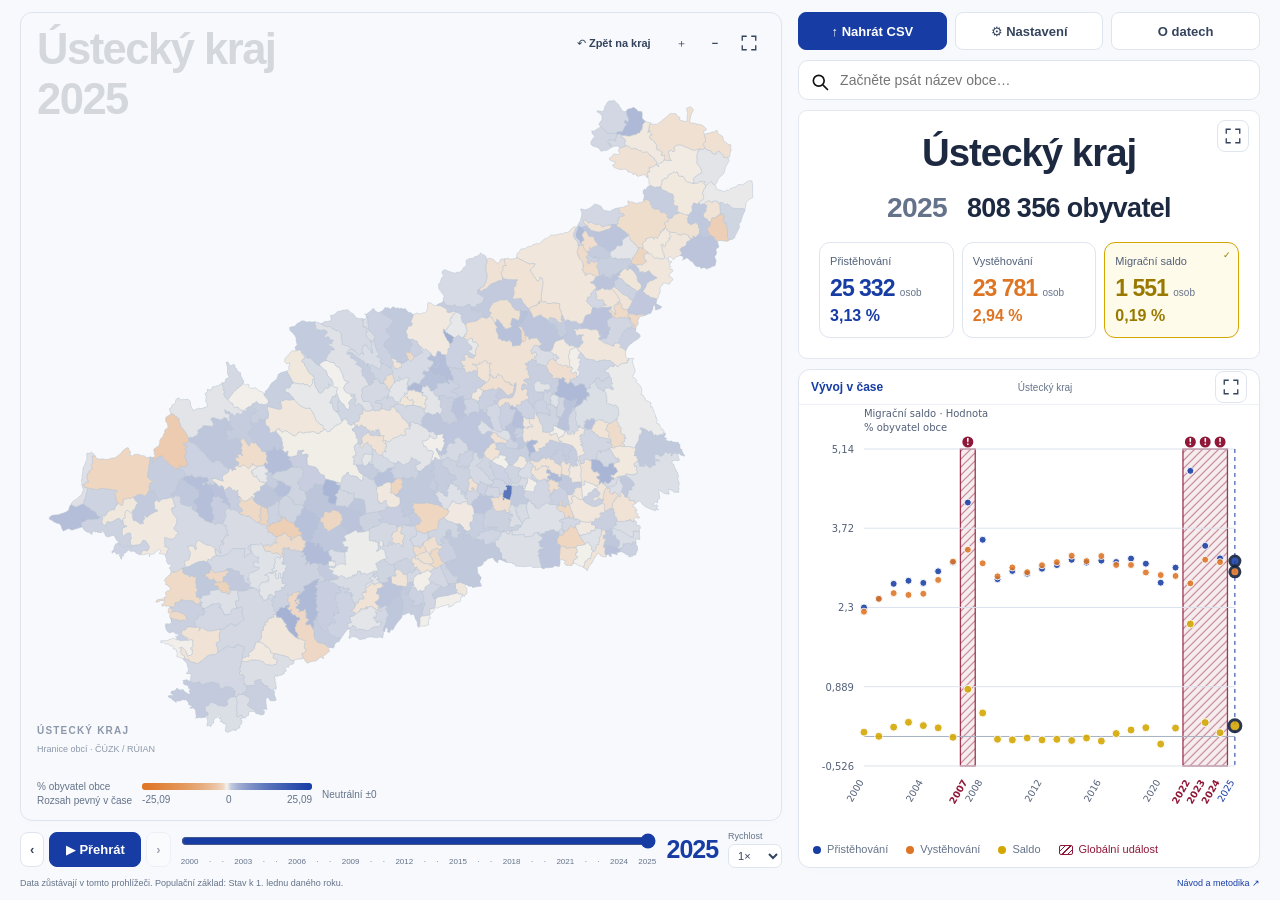
==== commit fe39743f: "Distinguish local and global events with red shades and hatching" ====
--- a/index.html
+++ b/index.html
@@ -1,5 +1,5 @@
 <!doctype html>
-<html lang="cs"><head><meta charset="utf-8"><meta name="viewport" content="width=device-width,initial-scale=1"><meta name="theme-color" content="#173DA5"><title>Migrační radar · Ústecký kraj</title><link rel="stylesheet" href="radar.css?v=event-bands-1"><link rel="icon" href="data:,"></head>
+<html lang="cs"><head><meta charset="utf-8"><meta name="viewport" content="width=device-width,initial-scale=1"><meta name="theme-color" content="#173DA5"><title>Migrační radar · Ústecký kraj</title><link rel="stylesheet" href="radar.css?v=event-scopes-1"><link rel="icon" href="data:,"></head>
 <body>
 
 <main>
@@ -18,4 +18,4 @@
 </main>
 <dialog id="settings-dialog" class="drawer" aria-labelledby="settings-title"><div class="modal-heading"><div><span class="eyebrow">ANALYTICKÉ NASTAVENÍ</span><h2 id="settings-title">Váš pohled na data</h2></div><button data-close="settings-dialog" aria-label="Zavřít nastavení">×</button></div><div class="field"><label for="metric">Metrika</label><select id="metric"><option value="balance">Migrační saldo</option><option value="incoming">Přistěhovalí</option><option value="outgoing">Vystěhovalí</option></select></div><div class="field"><label for="unit">Jednotka mapy a časového grafu</label><select id="unit"><option value="absolute">Absolutní počet</option><option value="rate">Migrace / populace obce (%)</option><option value="share">Podíl na pohybech obcí kraje (%)</option><option value="contribution">Migrace / populace kraje (%)</option><option value="deviation">Odchylka od kraje (procentní body)</option></select></div><div class="field"><label for="mode">Co zobrazit</label><select id="mode"><option value="value">Hodnota</option><option value="yoy">Meziroční změna</option><option value="difference">Rozdíl roků · B minus A</option></select></div><div class="field"><label for="shrinkage">Vyhlazení ke kraji (shrinkage)</label><div class="shrinkage-control"><input id="shrinkage" type="range" min="0" max="5000" step="10" value="500" aria-describedby="shrinkage-help"><input id="shrinkage-number" type="number" min="0" max="5000" step="10" value="500" aria-label="Konstanta shrinkage K" aria-describedby="shrinkage-help"></div><small id="shrinkage-help">Konstanta K v obyvatelích · 0 = bez vyhlazení. Vyšší hodnota více přitahuje malé obce ke krajské míře.</small><small>w = P / (P + K); r* = w × r + (1 − w) × R. Výchozí K = 500. Platí pro populační podíly a odchylku; absolutní počty a podíl na pohybech zůstávají původní.</small></div><div class="field"><label for="window">Časové seskupení (volitelné)</label><select id="window"><option value="1">Jednotlivé roky</option><option value="3">Poslední 3 roky</option><option value="5">Posledních 5 let</option></select><small>Úplná okna končící zvoleným rokem. Původní roční počty v kartách se nemění.</small></div><hr><h3>Barvy mapy</h3><div class="field"><label for="neutral">Neutrální pásmo <span id="neutral-unit"></span></label><input id="neutral" type="number" min="0" step="any" value="0"><small>Není testem statistické významnosti.</small></div><div class="field"><label for="contrast">Kontrast malých rozdílů</label><select id="contrast"><option value="1">Standardní · lineární</option><option value="2">Zvýšený</option><option value="4">Výrazný</option></select><small>Mění pouze intenzitu barev. Hodnoty a polohy bodů zůstávají stejné.</small></div><p class="method-note">Rozsah barev je pevný přes celé období. Přistěhování je modré, vystěhování oranžové. U salda je zisk modrý a úbytek oranžový. Chybějící údaje jsou šrafované.</p><button id="reset-settings">Obnovit výchozí nastavení</button></dialog>
 <dialog id="data-dialog" class="modal" aria-labelledby="data-title"><div class="modal-heading"><h2 id="data-title">Data a metodika</h2><button data-close="data-dialog" aria-label="Zavřít informace o datech">×</button></div><div id="data-content"></div></dialog>
-<script type="module" src="radar.mjs?v=event-bands-1"></script></body></html>
+<script type="module" src="radar.mjs?v=event-scopes-1"></script></body></html>
--- a/radar.css
+++ b/radar.css
@@ -145,10 +145,11 @@
 @media(max-width:600px){.map-watermark .map-territory,.map-watermark .map-year{font-size:24px;letter-spacing:-.7px}}
 
 /* Translucent annotations overlay the map without taking away map height. */
-.map-events{position:absolute;right:16px;bottom:64px;z-index:3;width:min(420px,58%);margin:0;padding:11px 14px;border:1.5px solid rgb(211 52 56 / 78%);border-radius:10px;background:rgb(255 248 247 / 72%);color:#8e2529;max-height:min(45%,250px);overflow:auto;overscroll-behavior:contain}
+.map-events{position:absolute;right:16px;bottom:64px;z-index:3;width:min(420px,58%);margin:0;padding:11px 14px;border:1.5px solid var(--event-color,#8f1838);border-radius:10px;background:rgb(255 248 247 / 72%);color:var(--event-ink,#8f1838);max-height:min(45%,250px);overflow:auto;overscroll-behavior:contain}
 .map-event{display:grid;grid-template-columns:80px minmax(0,1fr);gap:12px;align-items:start}
 .map-event+.map-event{border-top:1px solid #efcecc;margin-top:9px;padding-top:9px}
 .event-meta{display:flex;flex-direction:column;gap:3px;font-size:12px;line-height:1.4;font-weight:650}
+.event-scope{font-size:9px;font-weight:650;letter-spacing:.4px;text-transform:uppercase}
 .event-meta time{font-size:20px;line-height:1.1;font-variant-numeric:tabular-nums}
 .event-description h3{font-size:13px;line-height:1.35;margin:0 0 3px}
 .event-description p{font-size:12px;line-height:1.4;margin:0;color:#6e3e40}
@@ -156,12 +157,12 @@
 @media(max-width:600px){.map-events{right:12px;bottom:108px;width:calc(100% - 24px);max-height:calc(100% - 200px);padding:10px 12px}.map-event{grid-template-columns:75px minmax(0,1fr);gap:10px}}
 
 .chart-event-marker,.chart-year-tick{cursor:pointer}
-.chart-event-marker:hover>rect,.chart-event-marker:focus-visible>rect{fill:rgb(211 52 56 / 6%)}
+.chart-event-marker:hover>rect,.chart-event-marker:focus-visible>rect{fill:var(--event-color);fill-opacity:.08}
 .chart-event-marker:focus,.chart-year-tick:focus,.chart-event-marker:focus-visible,.chart-year-tick:focus-visible{outline:none}
-.chart-event-marker:focus-visible circle{stroke:#8e2529;stroke-width:2}
+.chart-event-marker:focus-visible circle{stroke:var(--event-ink);stroke-width:2}
 .chart-year-tick:focus-visible text{text-decoration:underline}
-.chart-key.event-key{color:#a32930}
-.chart-key.event-key i{width:14px;height:10px;border:1px solid #d33438;border-radius:2px;background:repeating-linear-gradient(135deg,transparent,transparent 3px,rgb(211 52 56 / 40%) 3px,rgb(211 52 56 / 40%) 4px)}
-.chart-event-notice{margin:0 12px 9px;padding:7px 9px;border-left:3px solid #d33438;background:#fff8f7;color:#8e2529;font-size:11px;line-height:1.4;flex-shrink:0}
+.chart-key.event-key{color:var(--event-ink)}
+.chart-key.event-key i{width:14px;height:10px;border:1px solid var(--event-color);border-radius:2px;background:repeating-linear-gradient(var(--hatch-angle),transparent,transparent 3px,var(--event-color) 3px,var(--event-color) 4px)}
+.chart-event-notice{margin:0 12px 9px;padding:7px 9px;border-left:3px solid var(--event-color,#8f1838);background:#fff8f7;color:var(--event-ink,#8f1838);font-size:11px;line-height:1.4;flex-shrink:0}
 .chart-event-notice strong{font-weight:650;margin-right:5px}
 .chart-panel.panel-expanded .chart-event-notice{margin:0 20px 14px;font-size:13px}
